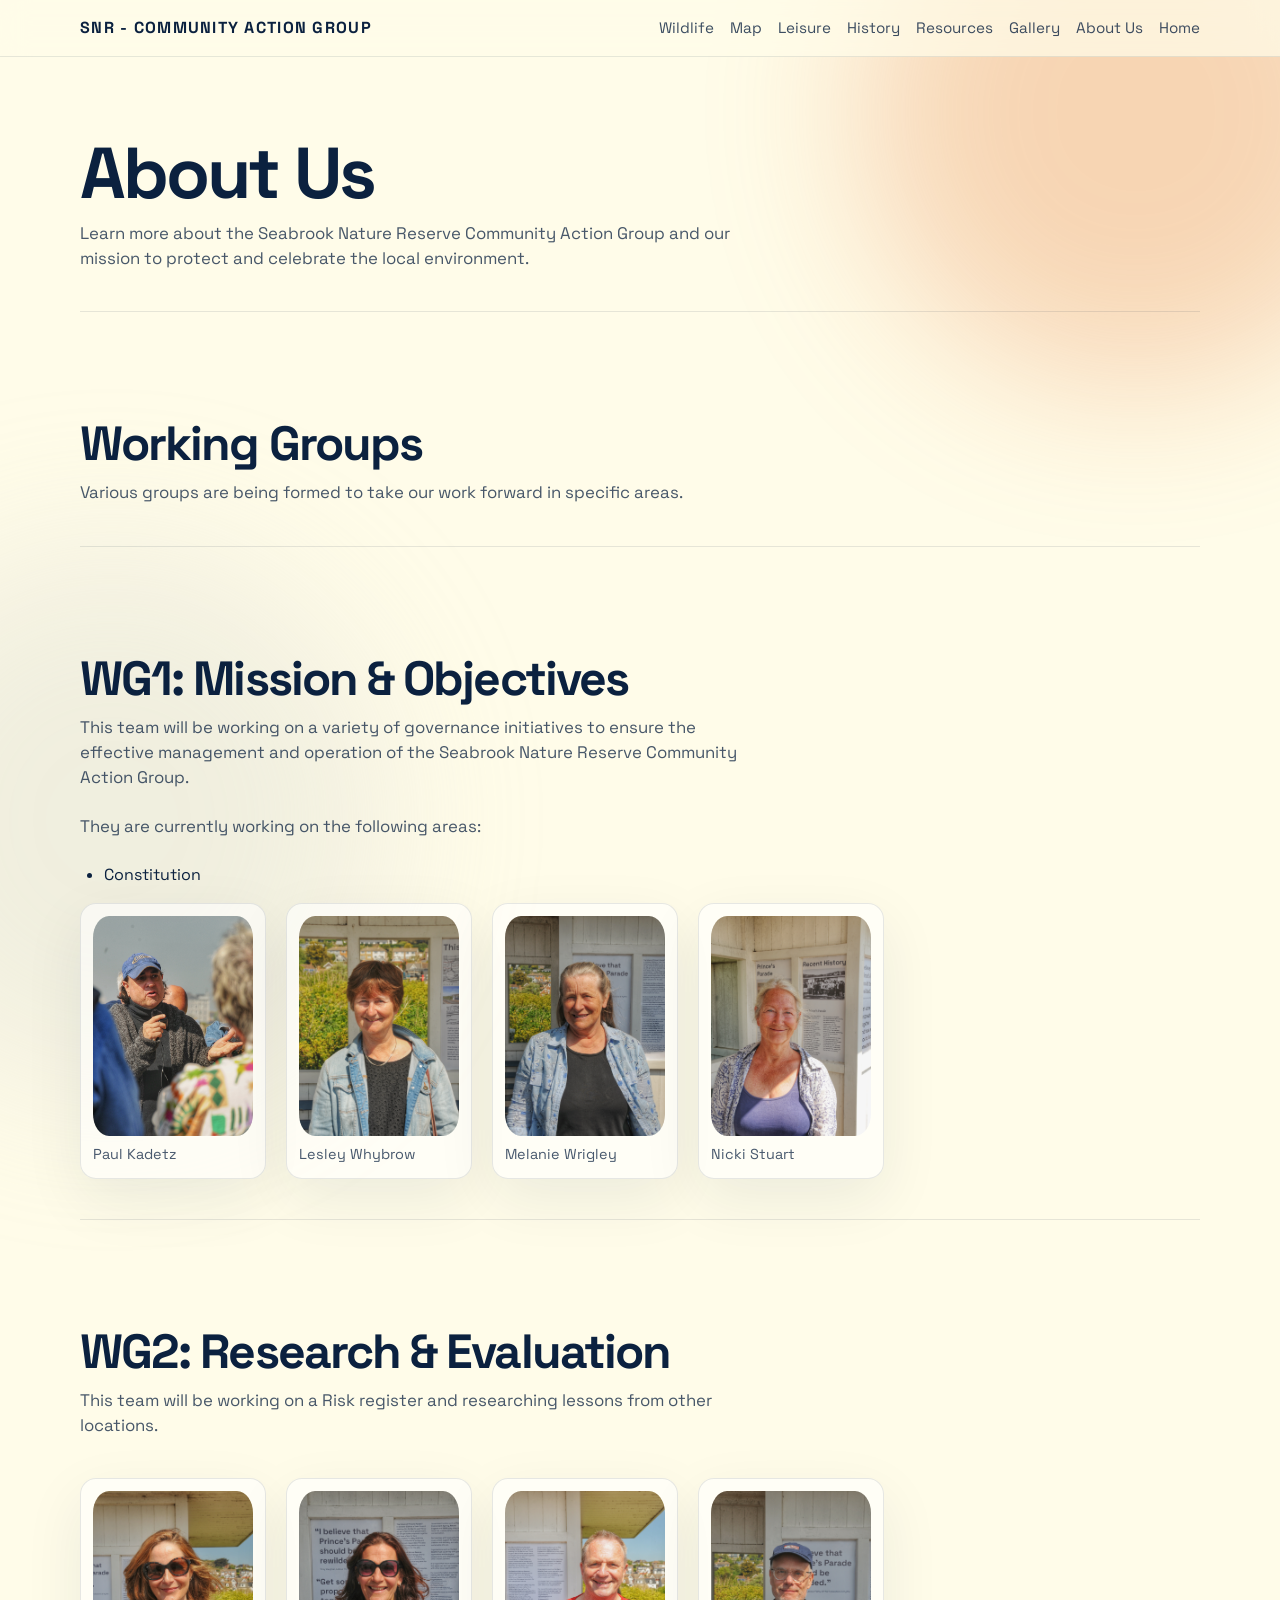
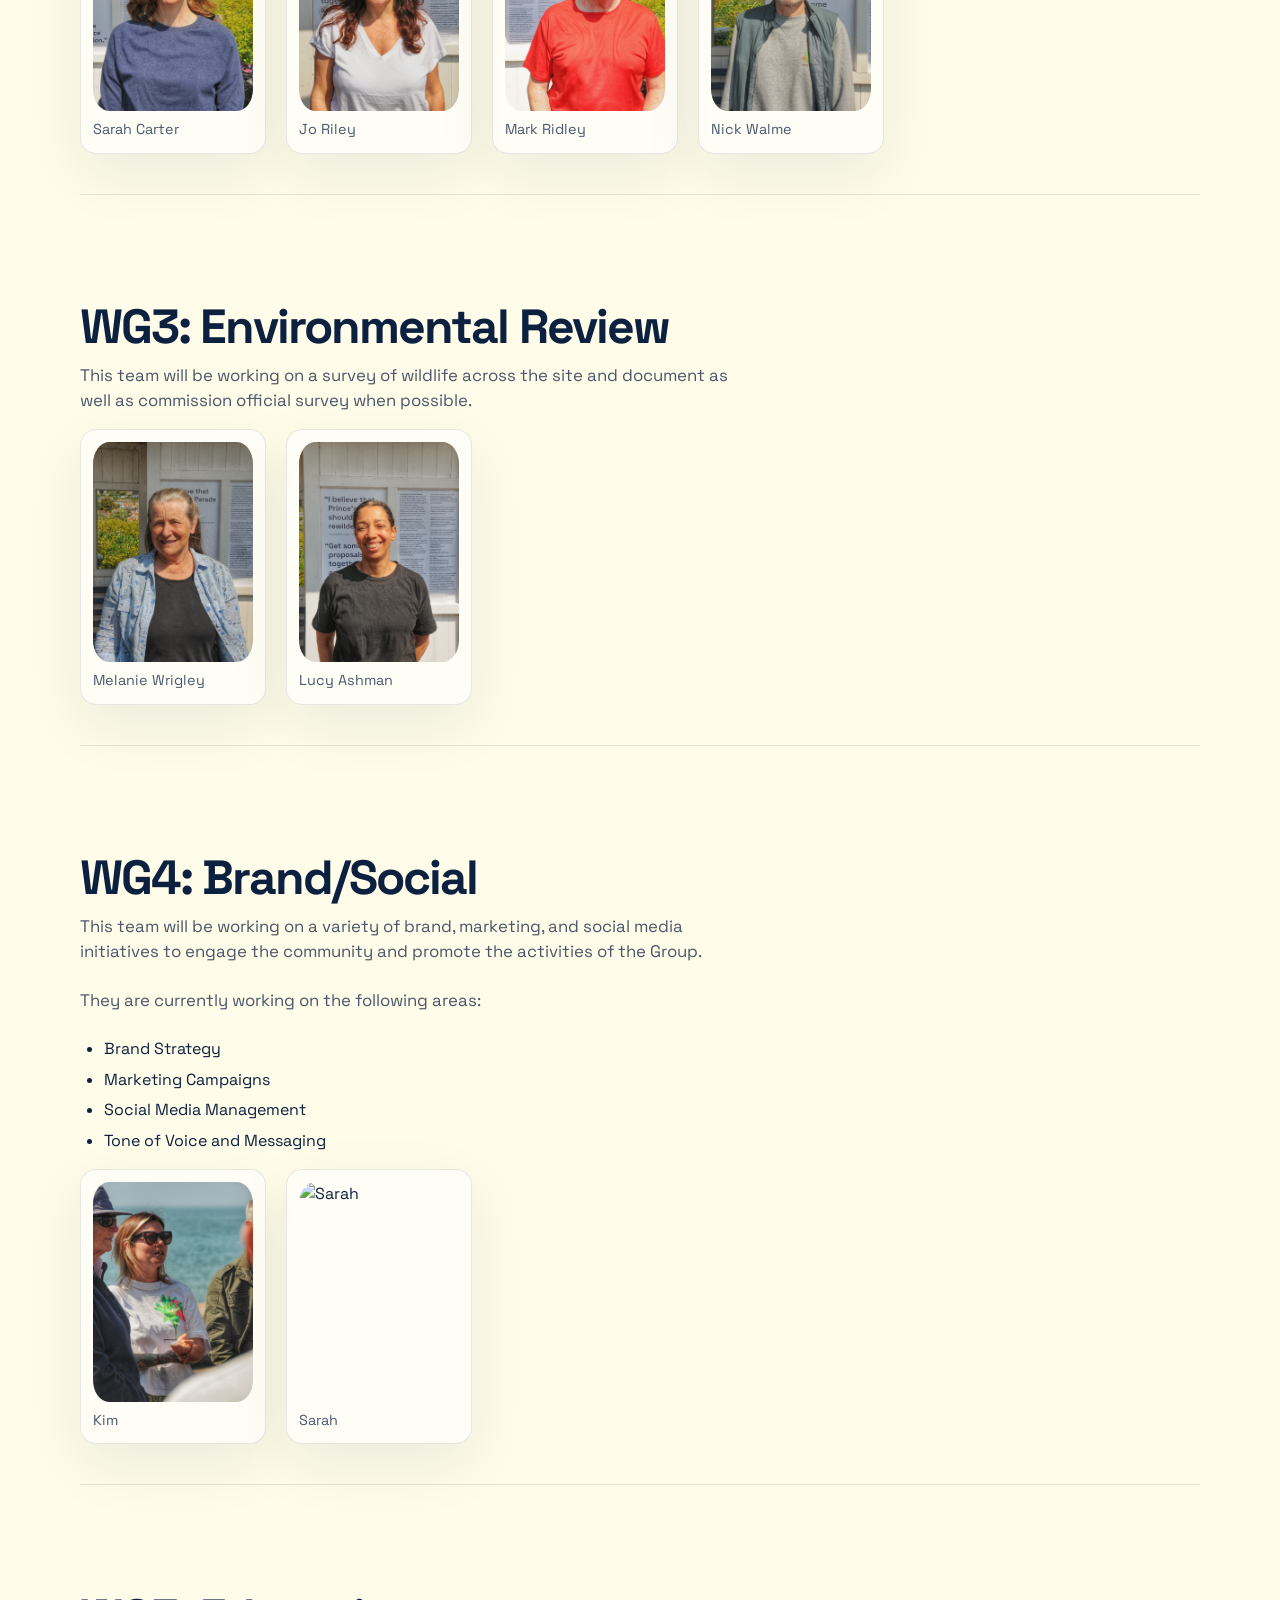
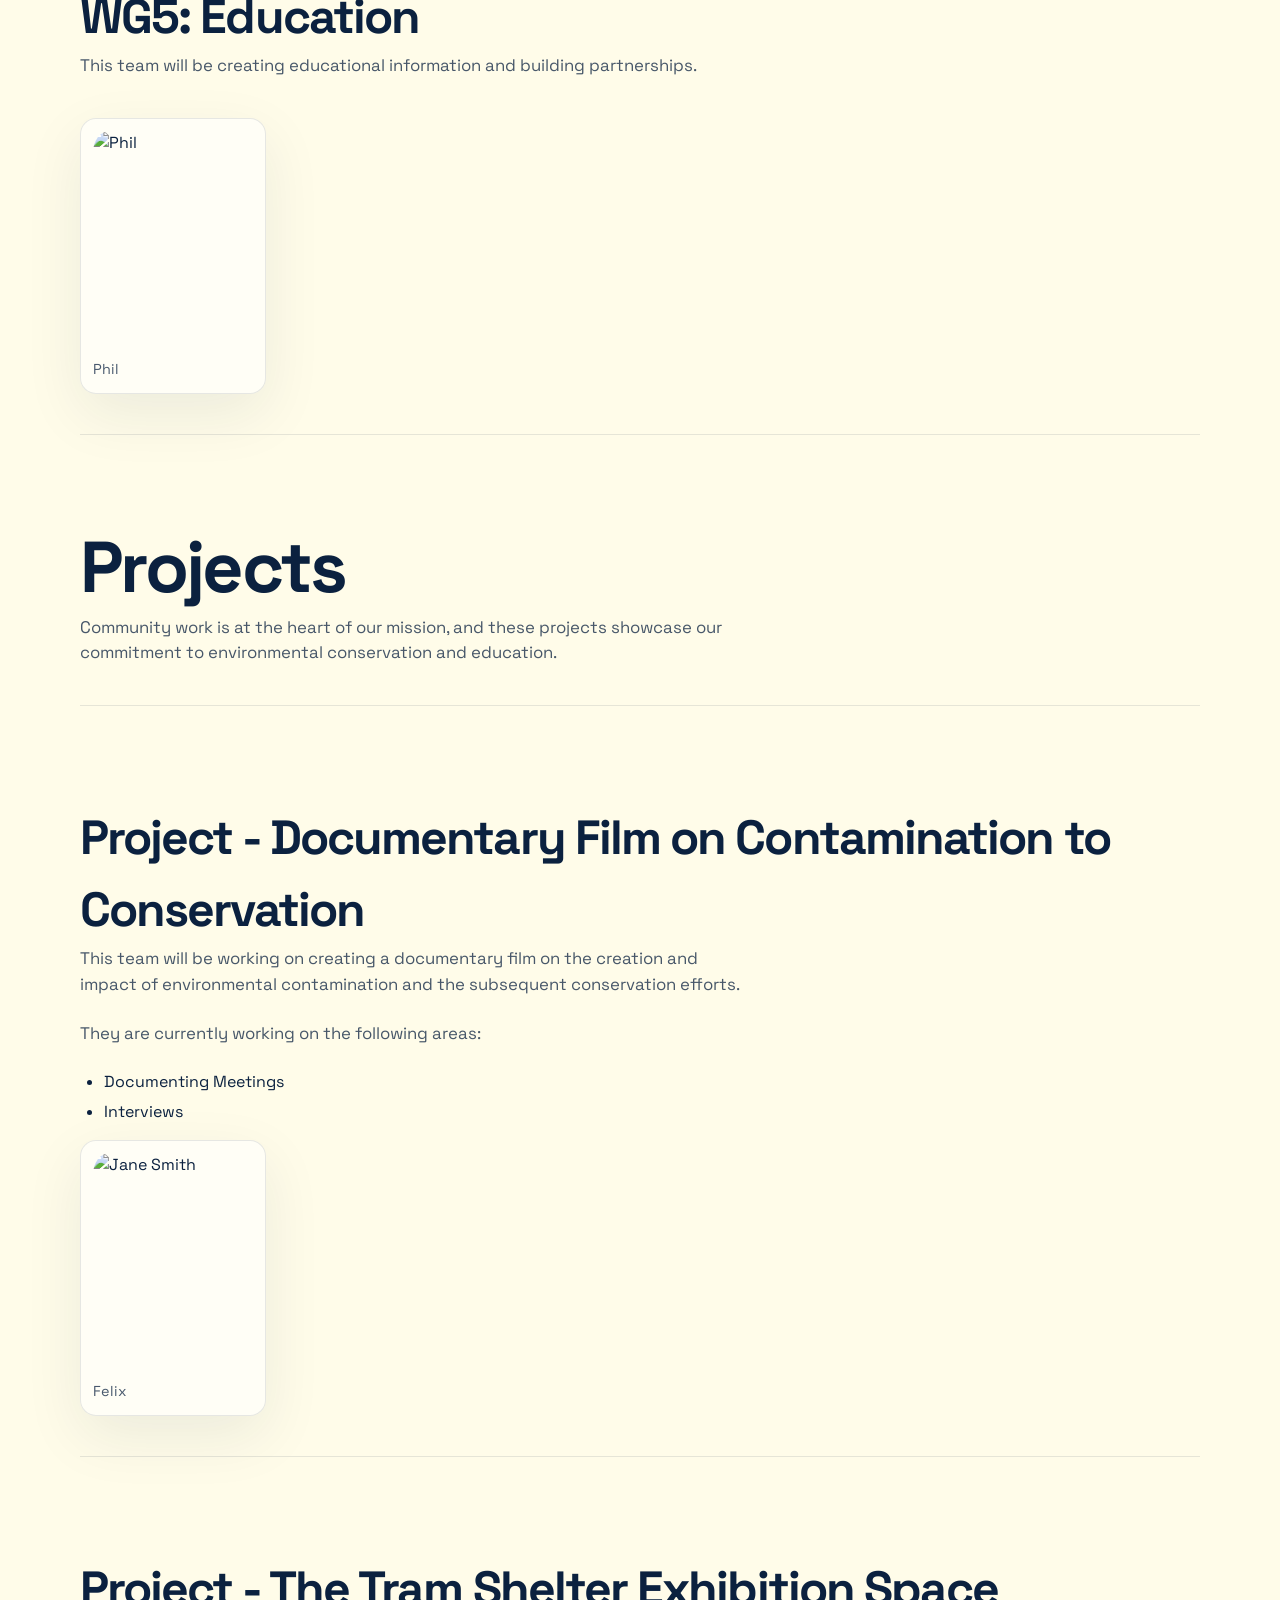
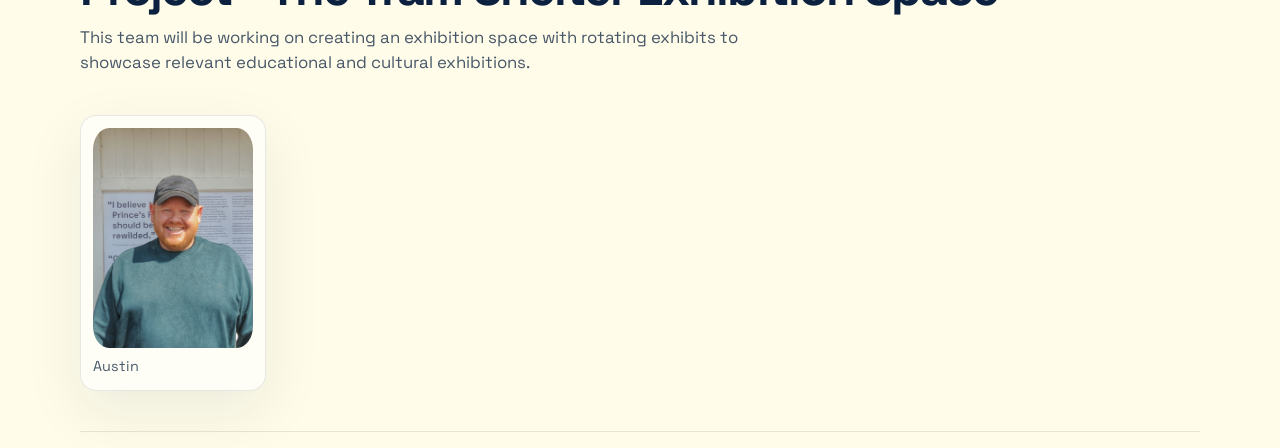
==== about-us.html @ c8014100 "MayUpdate" ====
<!DOCTYPE html>
<html lang="en">
<head>
  <meta charset="UTF-8" />
  <meta name="viewport" content="width=device-width, initial-scale=1.0" />
  <title>Seabrook Nature Reserve - Community Action Group</title>

  <meta name="description" content="Seabrook Nature Reserve Community Action Group is bringing people together to protect, restore and celebrate the wildlife, history and coastal landscape of Seabrook, Princes Parade and the Royal Military Canal." />
  <meta name="keywords" content="Seabrook Nature Reserve, Seabrook, Princes Parade, Royal Military Canal, community action group, local wildlife, conservation, Hythe, Kent, coastal habitat, nature reserve" />
  <meta name="author" content="Seabrook Nature Reserve Community Action Group" />
  <meta name="robots" content="index, follow" />
  <meta name="theme-color" content="#fffce9" />

  <link rel="stylesheet" href="style.css" />
  <link
    rel="stylesheet"
    href="https://unpkg.com/leaflet@1.9.4/dist/leaflet.css"
    integrity="sha256-p4NxAoJBhIIN+hmNHrzRCf9tD/miZyoHS5obTRR9BMY="
    crossorigin=""
  />
  <link rel="canonical" href="https://seabrooknaturereserve.co.uk" />

  <meta property="og:type" content="website" />
  <meta property="og:title" content="Seabrook Nature Reserve Community Action Group" />
  <meta property="og:description" content="A community group forming to protect and support the future of Seabrook Nature Reserve, its wildlife, history and coastal landscape." />
  <meta property="og:url" content="https://seabrooknaturereserve.co.uk/" />
  <meta property="og:site_name" content="Seabrook Nature Reserve Community Action Group" />
  <meta property="og:image:alt" content="Seabrook coastline, Royal Military Canal and nature reserve landscape" />
  <meta property="og:locale" content="en_GB" />

  <meta name="twitter:card" content="summary_large_image" />
  <meta name="twitter:title" content="Seabrook Nature Reserve Community Action Group" />
  <meta name="twitter:description" content="Helping protect the wildlife, history and coastal landscape of Seabrook, Princes Parade and the Royal Military Canal." />

  <link rel="preconnect" href="https://fonts.googleapis.com">
  <link rel="preconnect" href="https://fonts.gstatic.com" crossorigin>
  <link href="https://fonts.googleapis.com/css2?family=Space+Grotesk:wght@400;500;700&display=swap" rel="stylesheet">


    <script type="text/javascript" src="https://cdn.jsdelivr.net/npm/jquery@3.3.1/dist/jquery.min.js"></script>





</head>
<body>
  <header class="nav">
    <div class="wrap nav-inner">
      <div class="brand">SNR - Community Action Group</div>

      <button class="menu-toggle" aria-expanded="false" aria-controls="site-menu" aria-label="Toggle menu">
        Menu
      </button>

      <nav class="nav-links" id="site-menu">
        <div class="nav-item">
          <button class="dropdown-toggle" aria-expanded="false">
            Wildlife
          </button>
          <div class="dropdown">
            <a href="wildlife.html#amphibians">Amphibians</a>
            <a href="wildlife.html#bats">Bats</a>
            <a href="wildlife.html#birds">Birds</a>
            <a href="wildlife.html#invertebrates">Invertebrates</a>
            <a href="wildlife.html#mammals">Mammals</a>
            <a href="wildlife.html#plants">Plants</a>
            <a href="wildlife.html#reptiles">Reptiles</a>
          </div>
        </div>
        <a href="map.html">Map</a>
        <a href="leisure.html">Leisure</a>
        <a href="history.html">History</a>
        <a href="resources.html">Resources</a>
        <a href="gallery.html">Gallery</a>
        <a href="about-us.html">About Us</a>
        <a href="index.html">Home</a>
      </nav>
    </div>
  </header>

  <main>


<section class="page-title wrap" id="about-us-title">
  <div class="reveal visible">
    <h1>About Us</h1>
    <p>Learn more about the Seabrook Nature Reserve Community Action Group and our mission to protect and celebrate the local environment.</p>
  </div>
</section>


<section class="page-title wrap" id="about-us-title">
  <div class="reveal visible">
    <h2>Working Groups</h2>
    <p>Various groups are being formed to take our work forward in specific areas.</p>
  </div>
</section>

<section class="page-title wrap" id="about-us-title">
  <div class="reveal visible">
    <h2>WG1: Mission & Objectives</h2>
    <p>This team will be working on a variety of governance initiatives to ensure the effective management and operation of the Seabrook Nature Reserve Community Action Group.</p>
    </br>
    <p>They are currently working on the following areas:</p>
    </br>
    <ul>
      <li>Constitution</li>
    </ul>

      <div class="members">
    <div class="member">
      <img src="images/paul.JPG" alt="Paul Kadetz">
      <p>Paul Kadetz</p>
    </div>

    <div class="member">
      <img src="images/lesleywhybrow.JPG" alt="Lesley Whybrow">
      <p>Lesley Whybrow</p>
    </div>

    <div class="member">
      <img src="images/melaniewrigley.JPG" alt="Melanie Wrigley">
      <p>Melanie Wrigley</p>
    </div>

    <div class="member">
      <img src="images/nickisturt.JPG" alt="Nicki Stuart">
      <p>Nicki Stuart</p>
    </div>

  </div>
</section>

<section class="page-title wrap" id="about-us-title">
  <div class="reveal visible">
    <h2>WG2: Research & Evaluation</h2>
    <p>This team will be working on a Risk register and researching lessons from other locations.</p>
    </br>
          <div class="members">
    <div class="member">
      <img src="images/sarahcarter.JPG" alt="Sarah Carter">
      <p>Sarah Carter</p>
    </div>

    <div class="member">
      <img src="images/joriley.JPG" alt="Jo Riley">
      <p>Jo Riley</p>
    </div>

    <div class="member">
      <img src="images/markridley.JPG" alt="Mark Ridley">
      <p>Mark Ridley</p>
    </div>

    <div class="member">
      <img src="images/nickwalm.JPG" alt="Nick Walmer">
      <p>Nick Walme</p>
    </div>

  </div>
</section>

<section class="page-title wrap" id="about-us-title">
  <div class="reveal visible">
    <h2>WG3: Environmental Review</h2>
    <p>This team will be working on a survey of wildlife across the site and document as well as commission official survey when possible.
</p>

      <div class="members">
    <div class="member">
      <img src="images/melaniewrigley.JPG" alt="Melanie Wrigley">
      <p>Melanie Wrigley</p>
    </div>

    <div class="member">
      <img src="images/lucyashman.JPG" alt="Lucy Ashman">
      <p>Lucy Ashman</p>
    </div>


  </div>
</section>

<section class="page-title wrap" id="about-us-title">
  <div class="reveal visible">
    <h2>WG4: Brand/Social</h2>
    <p>This team will be working on a variety of brand, marketing, and social media initiatives to engage the community and promote the activities of the Group.</p>
            </br>
    <p>They are currently working on the following areas:</p>
    </br>
    <ul>
      <li>Brand Strategy</li>
      <li>Marketing Campaigns</li>
      <li>Social Media Management</li>
      <li>Tone of Voice and Messaging</li>
    </ul>
      <div class="members">
    <div class="member">
      <img src="images/kim.JPG" alt="Kim">
      <p>Kim</p>
    </div>

    <div class="member">
      <img src="https://placehold.co/100x130" alt="Sarah">
      <p>Sarah</p>
    </div>

  </div>
</section>


<section class="page-title wrap" id="about-us-title">
  <div class="reveal visible">
    <h2>WG5: Education</h2>
    <p>This team will be creating educational information and building partnerships.</p>
            </br>
      <div class="members">
    <div class="member">
      <img src="https://placehold.co/100x130" alt="Phil">
      <p>Phil</p>
    </div>

  </div>
</section>


<section class="page-title wrap" id="about-us-title">
  <div class="reveal visible">
    <h1>Projects</h1>
    <p>Community work is at the heart of our mission, and these projects showcase our commitment to environmental conservation and education.</p>
    </div>
  </div>
</section>


<section class="page-title wrap" id="about-us-title">
  <div class="reveal visible">
    <h2>Project - Documentary Film on Contamination to Conservation</h2>
    <p>This team will be working on creating a documentary film on the creation and impact of environmental contamination and the subsequent conservation efforts.</p>
            </br>
    <p>They are currently working on the following areas:</p>
    </br>
    <ul>
      <li>Documenting Meetings</li>
      <li>Interviews</li>
    </ul>
      <div class="members">
    <div class="member">
      <img src="https://placehold.co/100x130" alt="Jane Smith">
      <p>Felix</p>
    </div>

    </div>
  </div>
</section>


<section class="page-title wrap" id="about-us-title">
  <div class="reveal visible">
    <h2>Project - The Tram Shelter Exhibition Space</h2>
    <p>This team will be working on creating an exhibition space with rotating exhibits to showcase relevant educational and cultural exhibitions.</p>
        </br>
      <div class="members">
    <div class="member">
      <img src="images/austin.JPG" alt="Austin">
      <p>Austin</p>
    </div>

    </div>
  </div>
</section>

    </div>
      </div>


    </section>
  </main>


<script>



  const observer = new IntersectionObserver((entries) => {
    entries.forEach((entry) => {
      if (entry.isIntersecting) {
        entry.target.classList.add('visible');
      }
    });
  }, { threshold: 0.12 });

  document.querySelectorAll('.reveal').forEach((element, index) => {
    if (index !== 0) observer.observe(element);
  });

  const menuToggle = document.querySelector('.menu-toggle');
  const navLinks = document.querySelector('.nav-links');
  const dropdownToggle = document.querySelector('.dropdown-toggle');
  const navItem = document.querySelector('.nav-item');

  if (menuToggle && navLinks) {
    menuToggle.addEventListener('click', () => {
      const isOpen = navLinks.classList.toggle('open');
      menuToggle.setAttribute('aria-expanded', isOpen);
    });
  }

  if (dropdownToggle && navItem) {
    dropdownToggle.addEventListener('click', () => {
      const isOpen = navItem.classList.toggle('open');
      dropdownToggle.setAttribute('aria-expanded', isOpen);
    });
  }

  document.addEventListener('click', (event) => {
    if (navItem && !navItem.contains(event.target)) {
      navItem.classList.remove('open');
      if (dropdownToggle) dropdownToggle.setAttribute('aria-expanded', 'false');
    }
  });

</script>
 
  <!-- hello verifier :-) -->
</body>
</html>
---- style.css ----
:root {
      --bg: #fffce9;
      --text: #0b213f;
      --muted: #d5d6cd;
      --accent: #e88d52;
      --card: rgba(255, 255, 255, 0.58);
      --border: rgba(11, 33, 63, 0.1);
      --shadow: 0 20px 60px rgba(11, 33, 63, 0.08);
      --radius: 24px;
      --max-width: 1120px;
    }

    * {
      box-sizing: border-box;
      margin: 0;
      padding: 0;
    }

    html {
      scroll-behavior: smooth;
    }

    body {
      font-family: 'Space Grotesk', sans-serif;
      background: var(--bg);
      color: var(--text);
      line-height: 1.5;
      -webkit-font-smoothing: antialiased;
      overflow-x: hidden;
    }

    body::before,
    body::after {
      content: "";
      position: fixed;
      inset: auto;
      width: 34rem;
      height: 34rem;
      border-radius: 50%;
      filter: blur(80px);
      z-index: -1;
      opacity: 0.35;
      pointer-events: none;
    }

    body::before {
      top: -10rem;
      right: -8rem;
      background: var(--accent);
    }

    body::after {
      bottom: -12rem;
      left: -10rem;
      background: var(--muted);
    }

    .wrap {
      width: min(calc(100% - 2rem), var(--max-width));
      margin: 0 auto;
    }

    .nav {
      position: sticky;
      top: 0;
      z-index: 20;
      backdrop-filter: blur(14px);
      background: rgba(255, 252, 233, 0.72);
      border-bottom: 1px solid var(--border);
    }

    .nav-inner {
      display: flex;
      align-items: center;
      justify-content: space-between;
      padding: 1rem 0;
    }

    .brand {
      font-size: 1rem;
      font-weight: 700;
      letter-spacing: 0.08em;
      text-transform: uppercase;
    }

    .nav-links {
      display: flex;
      gap: 1rem;
      align-items: center;
    }

    .nav-links a {
      text-decoration: none;
      color: var(--text);
      font-size: 0.95rem;
      opacity: 0.8;
      transition: opacity 0.2s ease;
    }

    .nav-links a:hover {
      opacity: 1;
    }

    .button {
      display: inline-flex;
      align-items: center;
      justify-content: center;
      gap: 0.5rem;
      padding: 0.95rem 1.25rem;
      border-radius: 999px;
      border: 1px solid transparent;
      text-decoration: none;
      font-weight: 500;
      transition: transform 0.2s ease, box-shadow 0.2s ease, background 0.2s ease;
      cursor: pointer;
    }

    .button:hover {
      transform: translateY(-1px);
    }

    .button-primary {
      background: var(--accent);
      color: #fff;
      box-shadow: 0 12px 30px rgba(232, 141, 82, 0.25);
    }

    .button-secondary {
      background: rgba(213, 214, 205, 0.4);
      color: var(--text);
      border-color: var(--border);
    }

    .hero {
      min-height: calc(100vh - 76px);
      display: grid;
      align-items: center;
      padding: 4rem 0 5rem;
    }

    .hero-grid {
      display: grid;
      grid-template-columns: 1.15fr 0.85fr;
      gap: 2rem;
      align-items: center;
    }

    .eyebrow {
      display: inline-flex;
      align-items: center;
      gap: 0.5rem;
      padding: 0.45rem 0.8rem;
      background: rgba(213, 214, 205, 0.45);
      border: 1px solid var(--border);
      border-radius: 999px;
      font-size: 0.85rem;
      margin-bottom: 1rem;
    }

    .dot {
      width: 0.55rem;
      height: 0.55rem;
      border-radius: 50%;
      background: var(--accent);
      display: inline-block;
    }

    h1 {
      font-size: clamp(2.8rem, 7vw, 5.6rem);
      line-height: 0.95;
      letter-spacing: -0.05em;
      margin-bottom: 1rem;
      max-width: 9ch;
    }

    .hero p {
      font-size: 1.08rem;
      max-width: 54ch;
      opacity: 0.82;
      margin-bottom: 1.8rem;
    }

    .hero-actions {
      display: flex;
      gap: 0.9rem;
      flex-wrap: wrap;
    }

    .panel {
      background: var(--card);
      border: 1px solid var(--border);
      border-radius: var(--radius);
      padding: 1.5rem;
      box-shadow: var(--shadow);
      backdrop-filter: blur(10px);
    }

    .hero-card {
      padding: 1.75rem;
      display: grid;
      gap: 1rem;
    }

    .stat {
      display: flex;
      justify-content: space-between;
      align-items: end;
      padding: 1rem 0;
      border-bottom: 1px solid var(--border);
    }

    .stat:last-child {
      border-bottom: none;
      padding-bottom: 0;
    }

    .stat small {
      display: block;
      opacity: 0.6;
      margin-bottom: 0.2rem;
    }

    .stat strong {
      font-size: 1.6rem;
      letter-spacing: -0.04em;
    }

    .section {
      padding: 1.5rem 0 5rem;
    }

    .section-header {
      display: flex;
      align-items: end;
      justify-content: space-between;
      gap: 1rem;
      margin-bottom: 1.5rem;
    }

    h2 {
      font-size: clamp(1.8rem, 4vw, 3rem);
      letter-spacing: -0.04em;
    }

    .section-header p {
      max-width: 48ch;
      opacity: 0.72;
    }

    .cards {
      display: grid;
      grid-template-columns: repeat(3, minmax(0, 1fr));
      gap: 1rem;
    }

    .card {
      padding: 1.5rem;
      min-height: 220px;
      display: flex;
      flex-direction: column;
      justify-content: space-between;
    }

    .card-badge {
      width: fit-content;
      padding: 0.35rem 0.65rem;
      border-radius: 999px;
      background: rgba(232, 141, 82, 0.12);
      color: var(--accent);
      font-size: 0.82rem;
      font-weight: 500;
      margin-bottom: 1rem;
    }

    .card h3 {
      font-size: 1.2rem;
      margin-bottom: 0.65rem;
      letter-spacing: -0.03em;
    }

    .card p {
      opacity: 0.74;
    }

    .cta {
      padding-bottom: 6rem;
    }

    .cta-box {
      display: grid;
      grid-template-columns: 1fr auto;
      gap: 1rem;
      align-items: center;
      padding: 1.5rem;
    }

    .reveal {
      opacity: 0;
      transform: translateY(18px);
      transition: opacity 0.7s ease, transform 0.7s ease;
    }

    .reveal.visible {
      opacity: 1;
      transform: translateY(0);
    }

    @media (max-width: 900px) {
      .hero-grid,
      .cards,
      .cta-box {
        grid-template-columns: 1fr;
      }

      .nav-links {
        display: none;
      }

      .hero {
        min-height: auto;
        padding-top: 3rem;
      }
    }

    @media (max-width: 640px) {
      .wrap {
        width: min(calc(100% - 1.25rem), var(--max-width));
      }

      .section-header {
        align-items: start;
        flex-direction: column;
      }

      .hero-actions {
        flex-direction: column;
        align-items: stretch;
      }

      .button {
        width: 100%;
      }

    }
    
      .animals {
        max-width: 100%;
        margin-top: 1rem;
      }

.form-container {
  margin-top: 2rem;
  max-width: 200px;
}


.qr-code {
  float: right;
  width: 160px;
  height: 160px;
  margin-top: 1rem;
  margin-left: 1rem;
  object-fit: contain;
  background: white;
  padding: 10px;
  border-radius: 12px;
  border: 1px solid var(--border);
}
a {
  overflow-wrap: anywhere;
  word-break: break-word;}

.menu-toggle {
  display: none;
  font: inherit;
  background: transparent;
  border: 1px solid var(--border);
  color: var(--text);
  padding: 0.7rem 1rem;
  border-radius: 999px;
  cursor: pointer;
}


.dropdown-toggle {
  font: inherit;
  background: transparent;
  border: 0;
  color: var(--text);
  font-size: 0.95rem;
  opacity: 0.8;
  cursor: pointer;
  padding: 0;
}

.dropdown-toggle:hover {
  opacity: 1;
}

.nav-item {
  position: relative;
  padding-bottom: 0.75rem;
  margin-bottom: -0.75rem;
}

.dropdown {
  position: absolute;
  top: 100%;
  left: 0;
  min-width: 220px;
  display: none;
  flex-direction: column;
  gap: 0.25rem;
  padding: 0.75rem;
  background: rgba(255, 252, 233, 0.96);
  border: 1px solid var(--border);
  border-radius: 18px;
  box-shadow: var(--shadow);
  backdrop-filter: blur(10px);
}

.dropdown a {
  display: block;
  padding: 0.55rem 0.7rem;
  border-radius: 12px;
}

.dropdown a:hover {
  background: rgba(232, 141, 82, 0.08);
}

.nav-item:hover .dropdown,
.nav-item:focus-within .dropdown,
.nav-item.open .dropdown {
  display: flex;
}

@media (max-width: 900px) {
  .menu-toggle {
    display: inline-flex;
    align-items: center;
    justify-content: center;
  }

  .nav-links {
    display: none;
    position: absolute;
    top: 100%;
    left: 1rem;
    right: 1rem;
    margin-top: 0.75rem;
    padding: 1rem;
    background: rgba(255, 252, 233, 0.96);
    border: 1px solid var(--border);
    border-radius: 24px;
    box-shadow: var(--shadow);
    backdrop-filter: blur(14px);
    flex-direction: column;
    align-items: stretch;
    gap: 0.75rem;
  }

  .nav-links.open {
    display: flex;
  }

  .nav-item {
    width: 100%;
  }

  .dropdown-toggle {
    width: 100%;
    text-align: left;
    padding: 0.25rem 0;
  }

  .dropdown {
    position: static;
    display: none;
    min-width: 0;
    margin-top: 0.5rem;
    padding: 0.5rem 0 0 0.75rem;
    background: transparent;
    border: 0;
    box-shadow: none;
    backdrop-filter: none;
  }

  .nav-item.open .dropdown {
    display: flex;
  }
}


.page-title {
  padding: 5rem 0 2.5rem;
  border-bottom: 1px solid var(--border);
  margin-bottom: 1rem;
}

.page-title h1 {
  font-size: clamp(2.4rem, 6vw, 4.5rem);
  line-height: 1;
  letter-spacing: -0.04em;
  margin-bottom: 0.75rem;
}

.page-title p {
  max-width: 60ch;
  font-size: 1.05rem;
  opacity: 0.75;
}


.card {
  display: flex;
  flex-direction: column;
  justify-content: space-between;
}

.card .button {
  margin-top: 1rem;
}



.map-panel {
  padding: 1rem;
  overflow: hidden;
}

#reserve-map {
  width: 100%;
  height: 560px;
  border-radius: calc(var(--radius) - 8px);
  border: 1px solid var(--border);
  overflow: hidden;
  box-shadow: inset 0 0 0 1px rgba(255,255,255,0.18);
}

/* Leaflet overall look */
.leaflet-container {
  font-family: 'Space Grotesk', sans-serif;
  background: #dfe8dc;
}

.leaflet-control-zoom a {
  background: rgba(255, 252, 233, 0.92);
  color: var(--text);
  border-bottom: 1px solid var(--border);
}

.leaflet-control-zoom a:hover {
  background: rgba(232, 141, 82, 0.12);
  color: var(--text);
}

.leaflet-bar {
  border: 1px solid var(--border);
  box-shadow: var(--shadow);
  border-radius: 16px;
  overflow: hidden;
}

.leaflet-popup-content-wrapper {
  background: rgba(255, 252, 233, 0.96);
  color: var(--text);
  border: 1px solid var(--border);
  border-radius: 18px;
  box-shadow: var(--shadow);
  backdrop-filter: blur(10px);
}

.leaflet-popup-tip {
  background: rgba(255, 252, 233, 0.96);
  border: 1px solid var(--border);
}

.leaflet-popup-content {
  margin: 0;
  min-width: 220px;
}

.map-popup {
  padding: 0.15rem;
}

.map-popup h3 {
  font-size: 1rem;
  margin-bottom: 0.45rem;
  letter-spacing: -0.02em;
}

.map-popup p {
  font-size: 0.95rem;
  opacity: 0.82;
  margin-bottom: 0.75rem;
  line-height: 1.45;
}

.map-popup .popup-tag {
  display: inline-flex;
  align-items: center;
  padding: 0.35rem 0.65rem;
  border-radius: 999px;
  background: rgba(232, 141, 82, 0.12);
  color: var(--accent);
  font-size: 0.8rem;
  font-weight: 500;
}

/* Custom marker */
.map-marker {
  width: 18px;
  height: 18px;
  background: var(--accent);
  border: 3px solid rgba(255, 252, 233, 0.95);
  border-radius: 50%;
  box-shadow: 0 8px 18px rgba(11, 33, 63, 0.22);
  position: relative;
}

.map-marker::after {
  content: "";
  position: absolute;
  left: 50%;
  bottom: -8px;
  width: 10px;
  height: 10px;
  background: var(--accent);
  transform: translateX(-50%) rotate(45deg);
  border-bottom-right-radius: 2px;
  z-index: -1;
}

@media (max-width: 900px) {
  #reserve-map {
    height: 440px;
  }
}

@media (max-width: 640px) {
  #reserve-map {
    height: 360px;
  }
}
#ngy2p,
#ngy2p2,
#ngy2p3,
#ngy2p,
#ngy2p * {
  box-sizing: content-box;
}
#ngy2p a ,
#ngy2p2 a ,
#ngy2p3 a ,
#ngy2p a {
  overflow-wrap: normal;
  word-break: normal;
}

.gallery-panel {
  padding: 1rem;
  overflow: hidden;
}
#ngy2p,
#ngy2p2,
#ngy2p3,
#ngy2p {
  width: 100%;
}
#ngy2p .nGY2GThumbnail,
#ngy2p2 .nGY2GThumbnail,
#ngy2p3 .nGY2GThumbnail,
#ngy2p .nGY2GThumbnail {
  border-radius: calc(var(--radius) - 10px);
  overflow: hidden;
  box-shadow: 0 14px 34px rgba(11, 33, 63, 0.12);
  background: var(--card);
  border: 1px solid var(--border);
    filter: sepia(30%);
    filter: drop-shadow(1px rgb(88, 116, 79));

}
#ngy2p .nGY2GThumbnail:hover,
#ngy2p2 .nGY2GThumbnail:hover,
#ngy2p3 .nGY2GThumbnail:hover,
#ngy2p .nGY2GThumbnail:hover {
  transition: all 0.3s ease;
filter: sepia(0%);
}
#ngy2p  .nGY2GThumbnailImage,
#ngy2p2  .nGY2GThumbnailImage,
#ngy2p3 .nGY2GThumbnailImage,
#ngy2p .nGY2GThumbnailImage {
  border-radius: calc(var(--radius) - 10px);
}
#ngy2p .nGY2GThumbnailLabel,
#ngy2p2 .nGY2GThumbnailLabel,
#ngy2p3 .nGY2GThumbnailLabel,
#ngy2p .nGY2GThumbnailLabel {
  background: linear-gradient(
    to top,
    rgba(11, 33, 63, 0.72),
    rgba(11, 33, 63, 0)
  );
  color: #fff;
  font-family: 'Space Grotesk', sans-serif;
  padding: 1rem;
}
#ngy2p .nGY2GThumbnailTitle ,
#ngy2p2 .nGY2GThumbnailTitle ,
#ngy2p3 .nGY2GThumbnailTitle ,
#ngy2p .nGY2GThumbnailTitle {
  font-weight: 700;
  letter-spacing: -0.02em;
}
#ngy2p .nGY2GThumbnailDescription,
#ngy2p2 .nGY2GThumbnailDescription,
#ngy2p3 .nGY2GThumbnailDescription,
#ngy2p .nGY2GThumbnailDescription {
  opacity: 0.85;
}


ul,
ol {
  padding-left: 1.5rem; /* controls indentation */
  margin-bottom: 1rem;  /* optional spacing */
}

li {
  margin-bottom: 0.4rem; /* optional spacing between items */
}

.members {
  display: grid;
  grid-template-columns: repeat(auto-fit, minmax(120px, max-content));
  gap: 1.25rem;
  margin-top: 1rem;
}

.member {
  padding: 0.75rem;
  border-radius: 16px;
  background: var(--card);
  border: 1px solid var(--border);
  box-shadow: var(--shadow);
}

.member img {
  width: 160px;
  height: 220px;
  object-fit: cover;
  border-radius: 10%;
  display: block;
  margin: 0 auto 0.5rem;
}

.member p {
  font-size: 0.9rem;
}
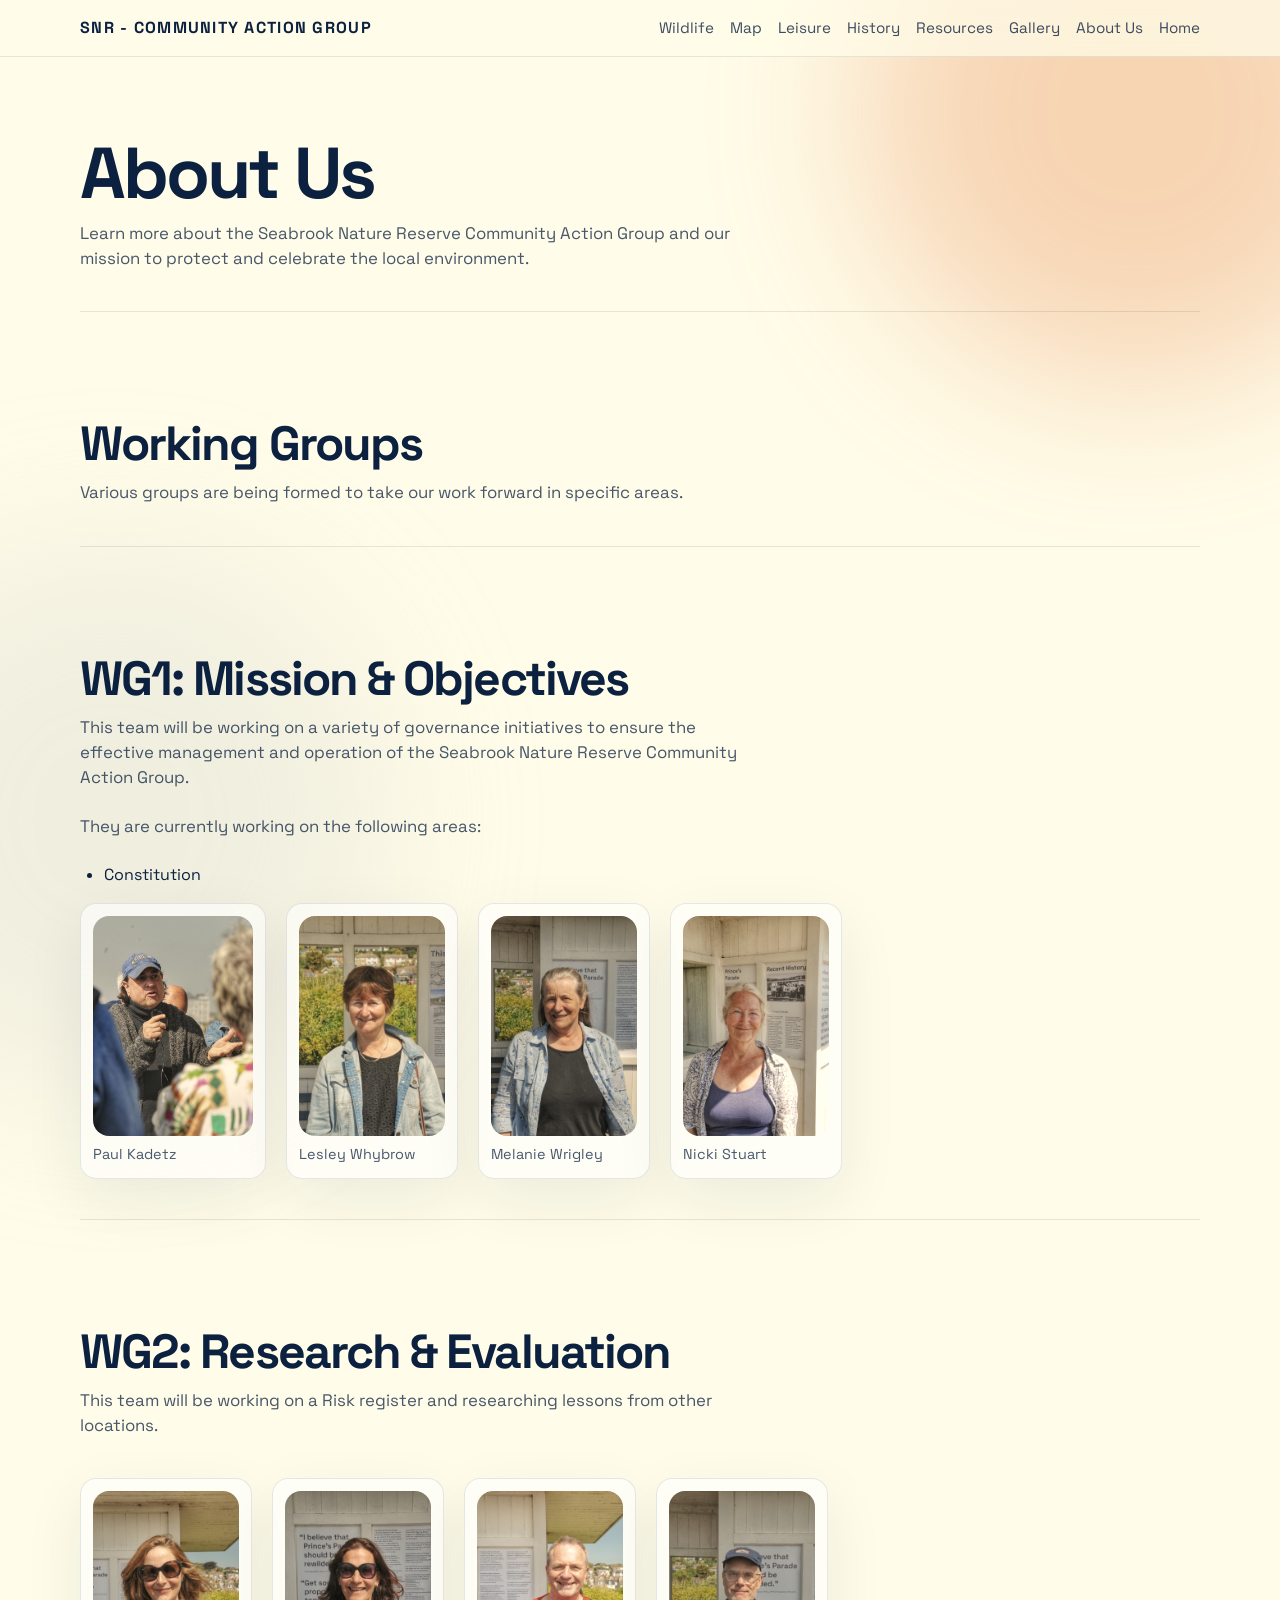
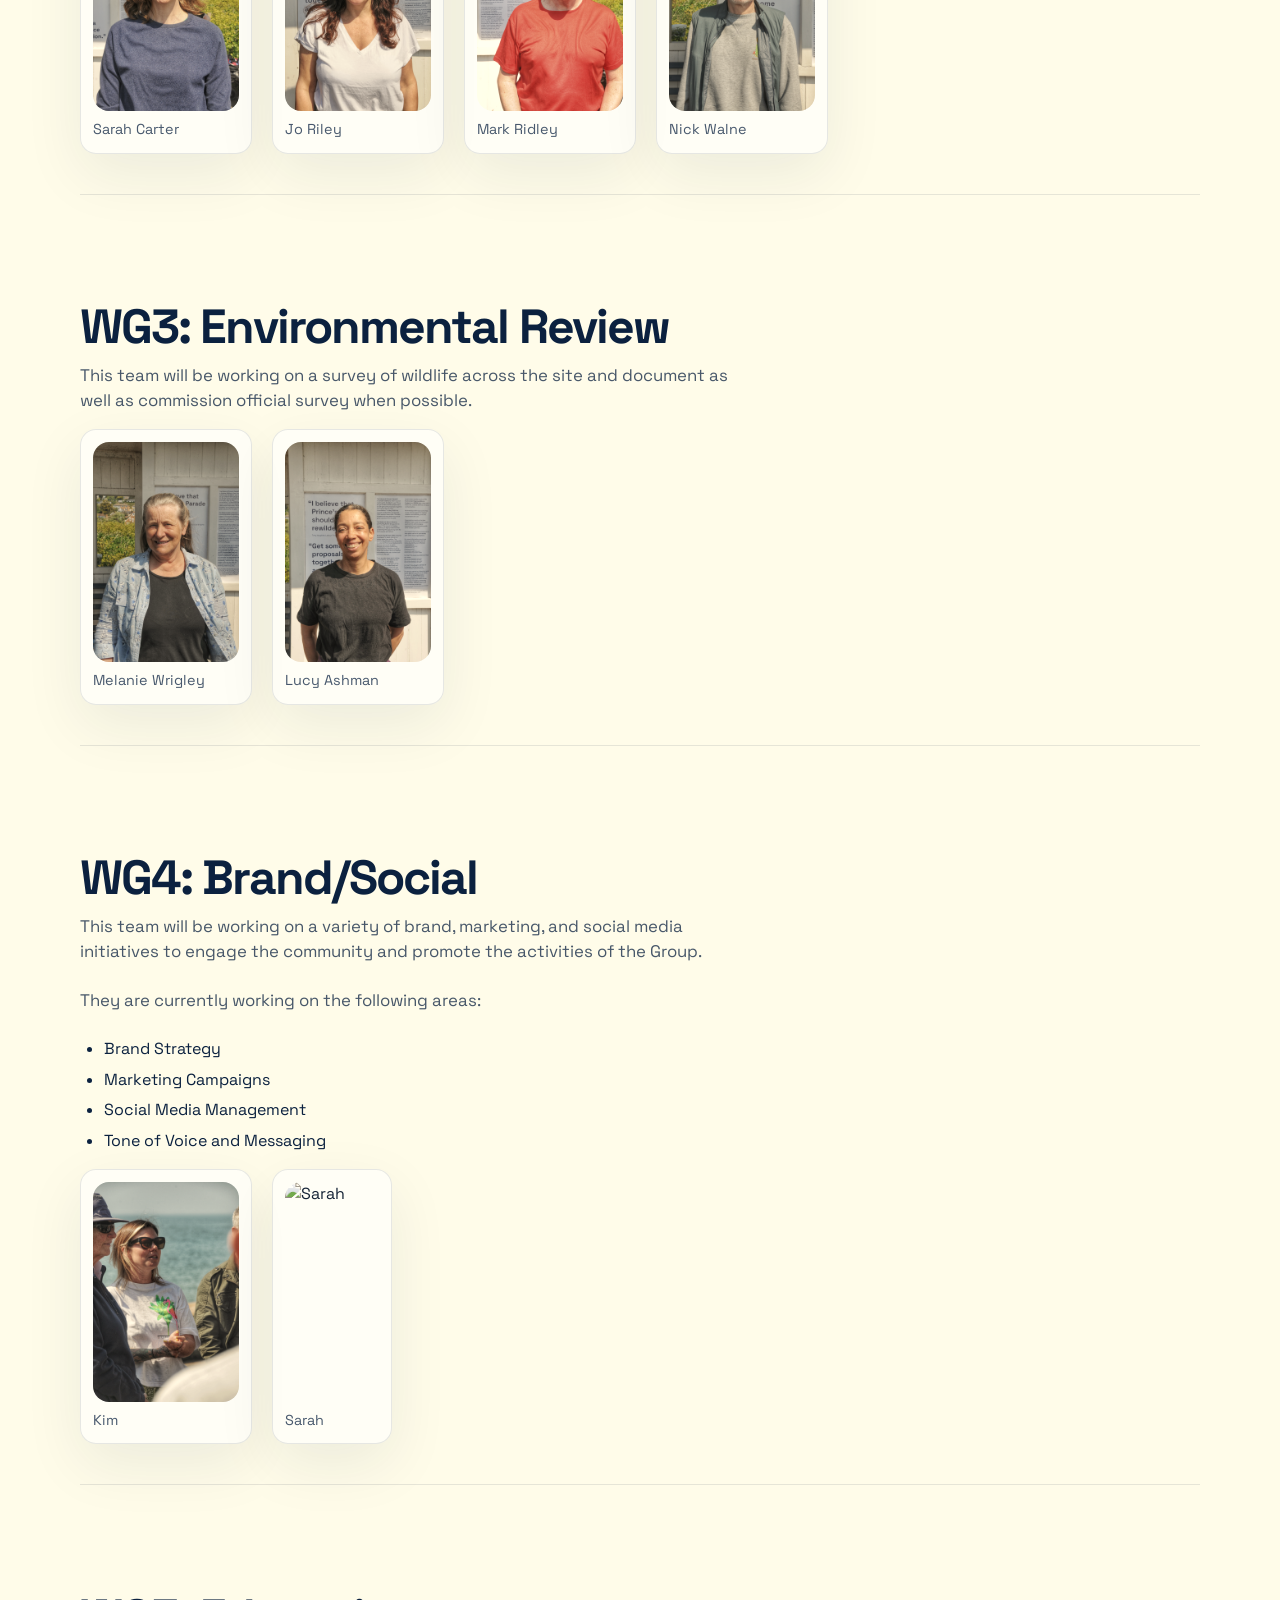
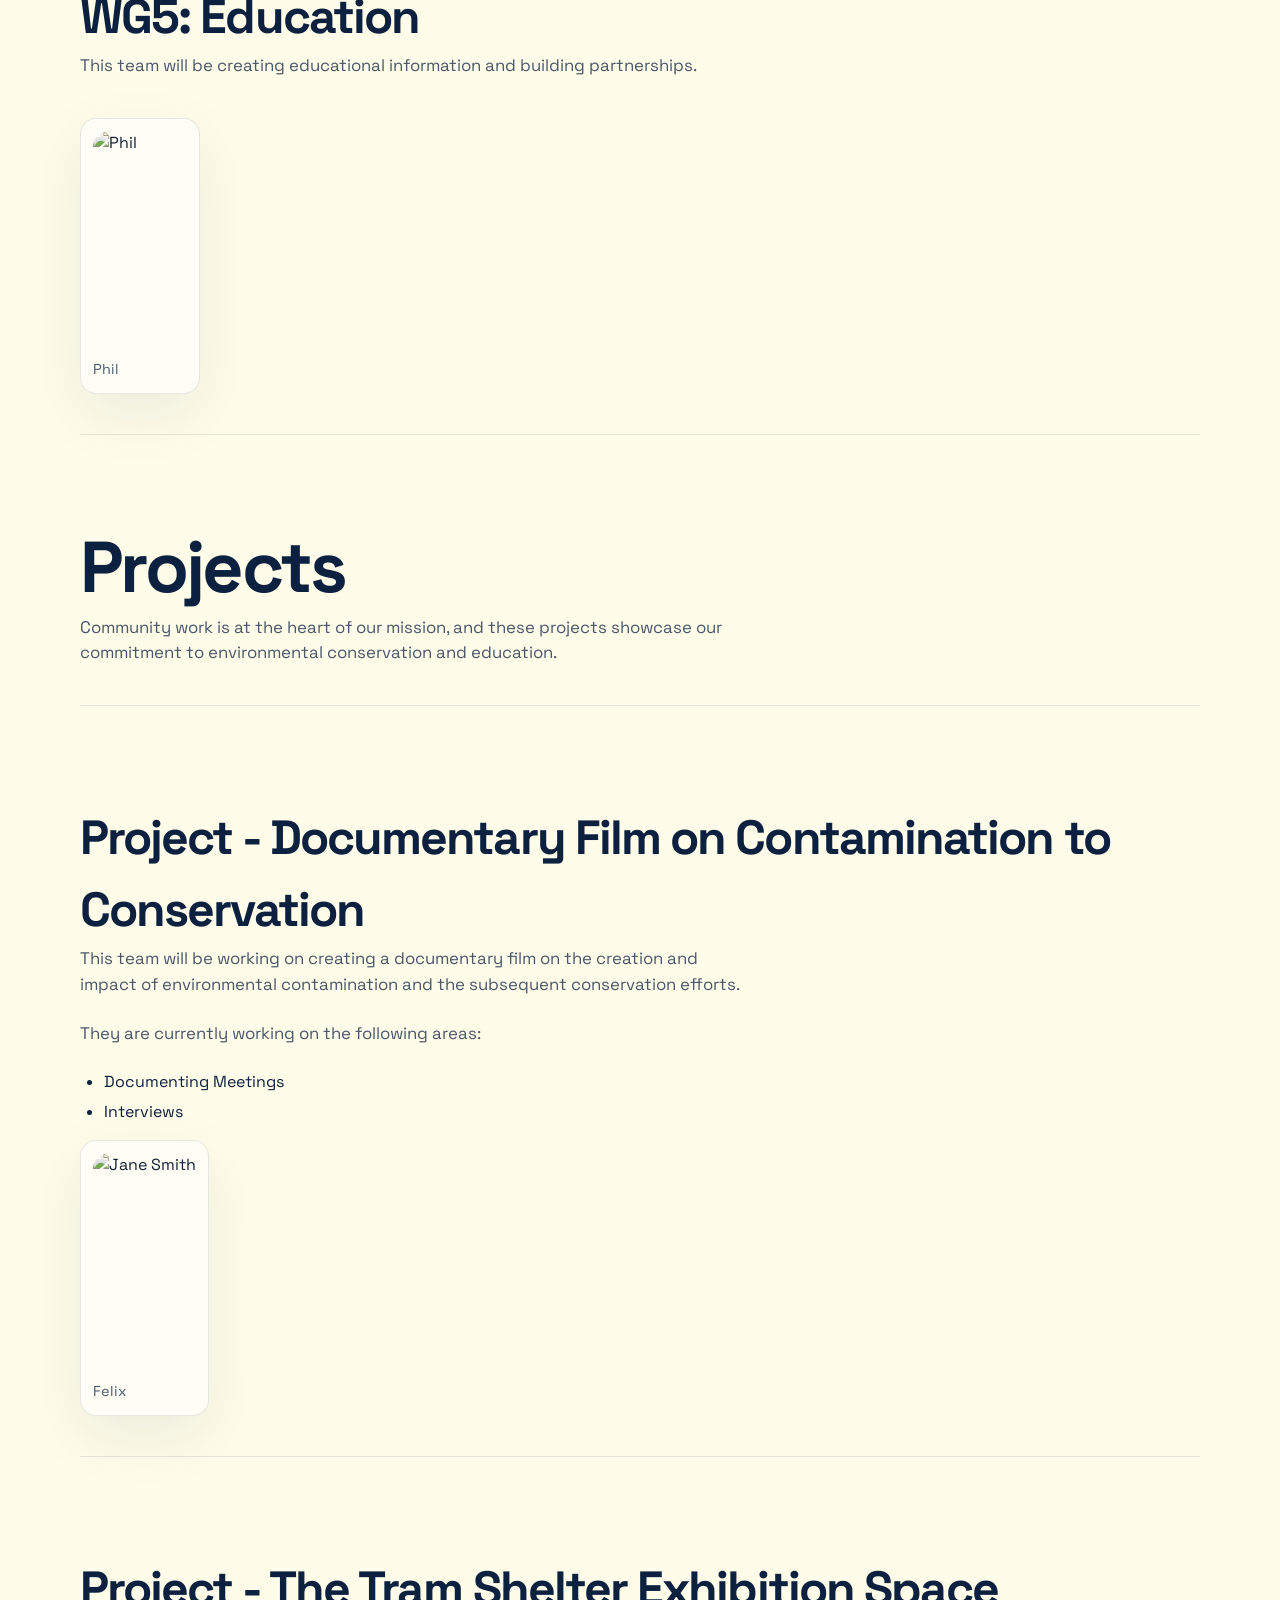
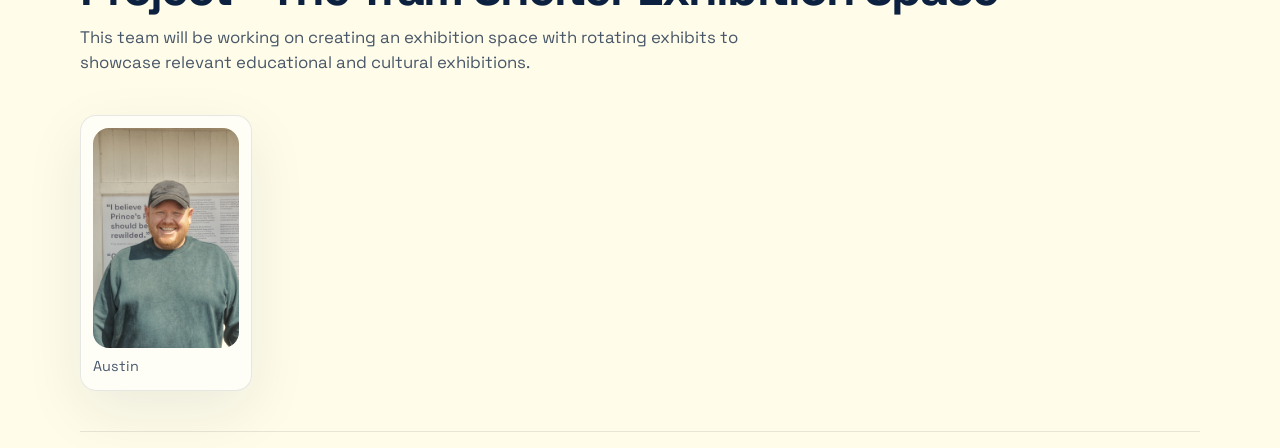
==== commit b7f1bf39: "about us page fixes" ====
--- a/about-us.html
+++ b/about-us.html
@@ -155,7 +155,7 @@
 
     <div class="member">
       <img src="images/nickwalm.JPG" alt="Nick Walmer">
-      <p>Nick Walme</p>
+      <p>Nick Walne</p>
     </div>
 
   </div>
--- a/style.css
+++ b/style.css
@@ -750,14 +750,26 @@
 }
 
 .member img {
-  width: 160px;
+  max-width: 160px;
   height: 220px;
   object-fit: cover;
-  border-radius: 10%;
+  border-radius: 16px;
   display: block;
   margin: 0 auto 0.5rem;
+  filter: sepia(30%);
+}
+
+.member img:hover {
+  transition: all 0.3s ease;
+  filter: sepia(0%);  
 }
 
 .member p {
   font-size: 0.9rem;
-}+}
+
+  @media (max-width: 800px) {
+  .members img{
+    max-width: 140px;
+    max-height: 200px;
+  }
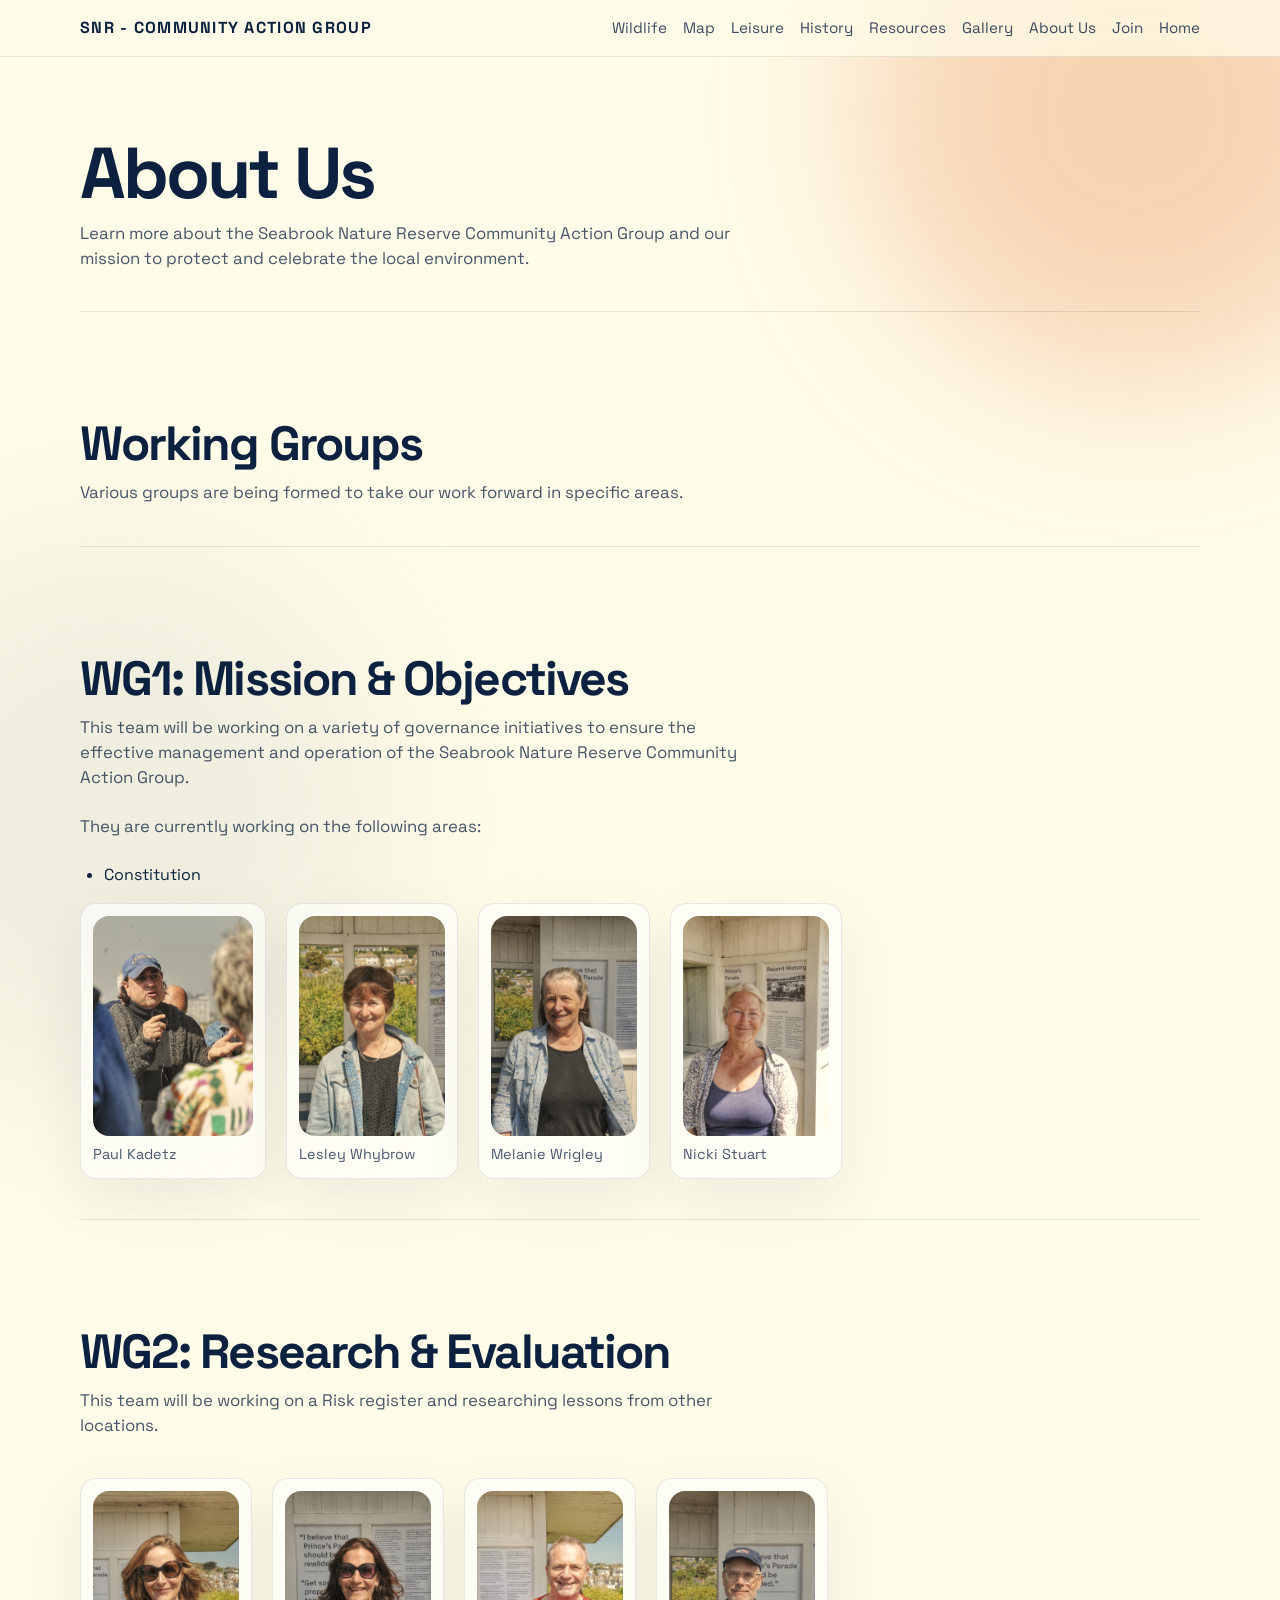
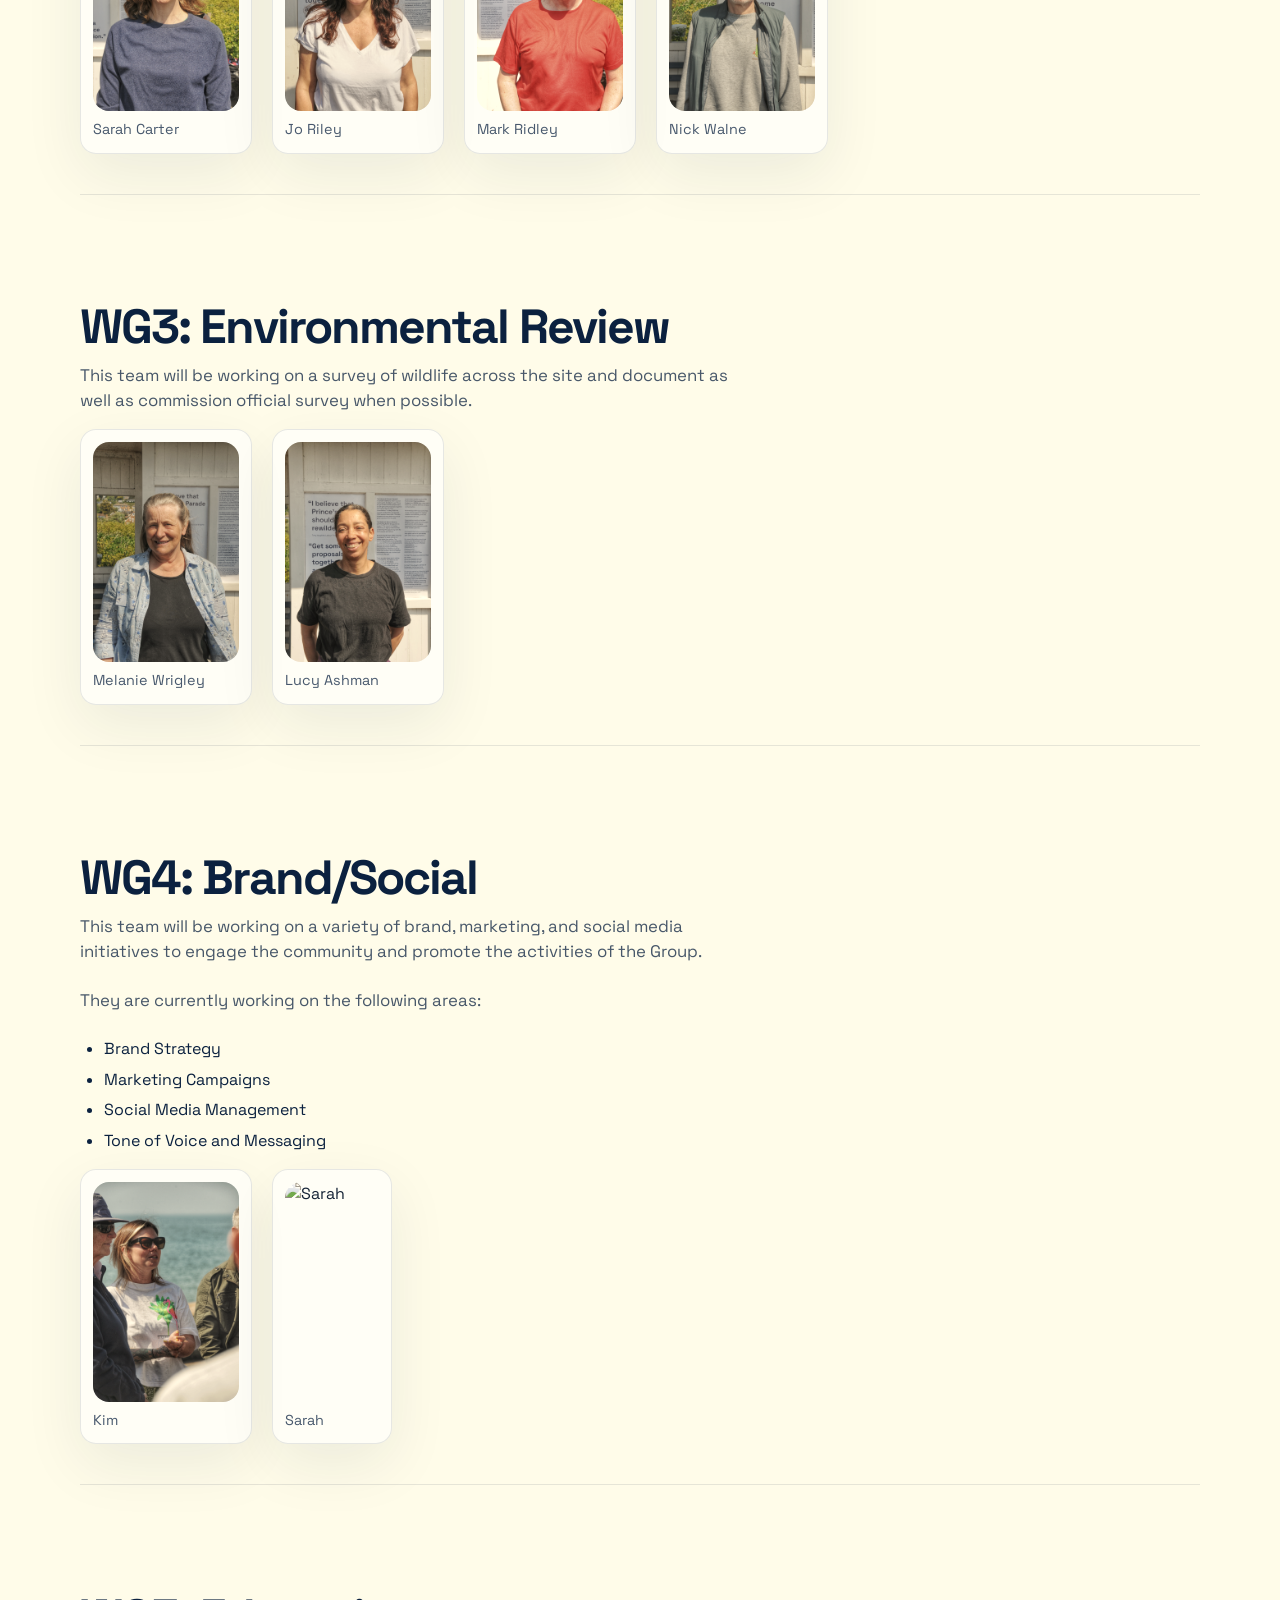
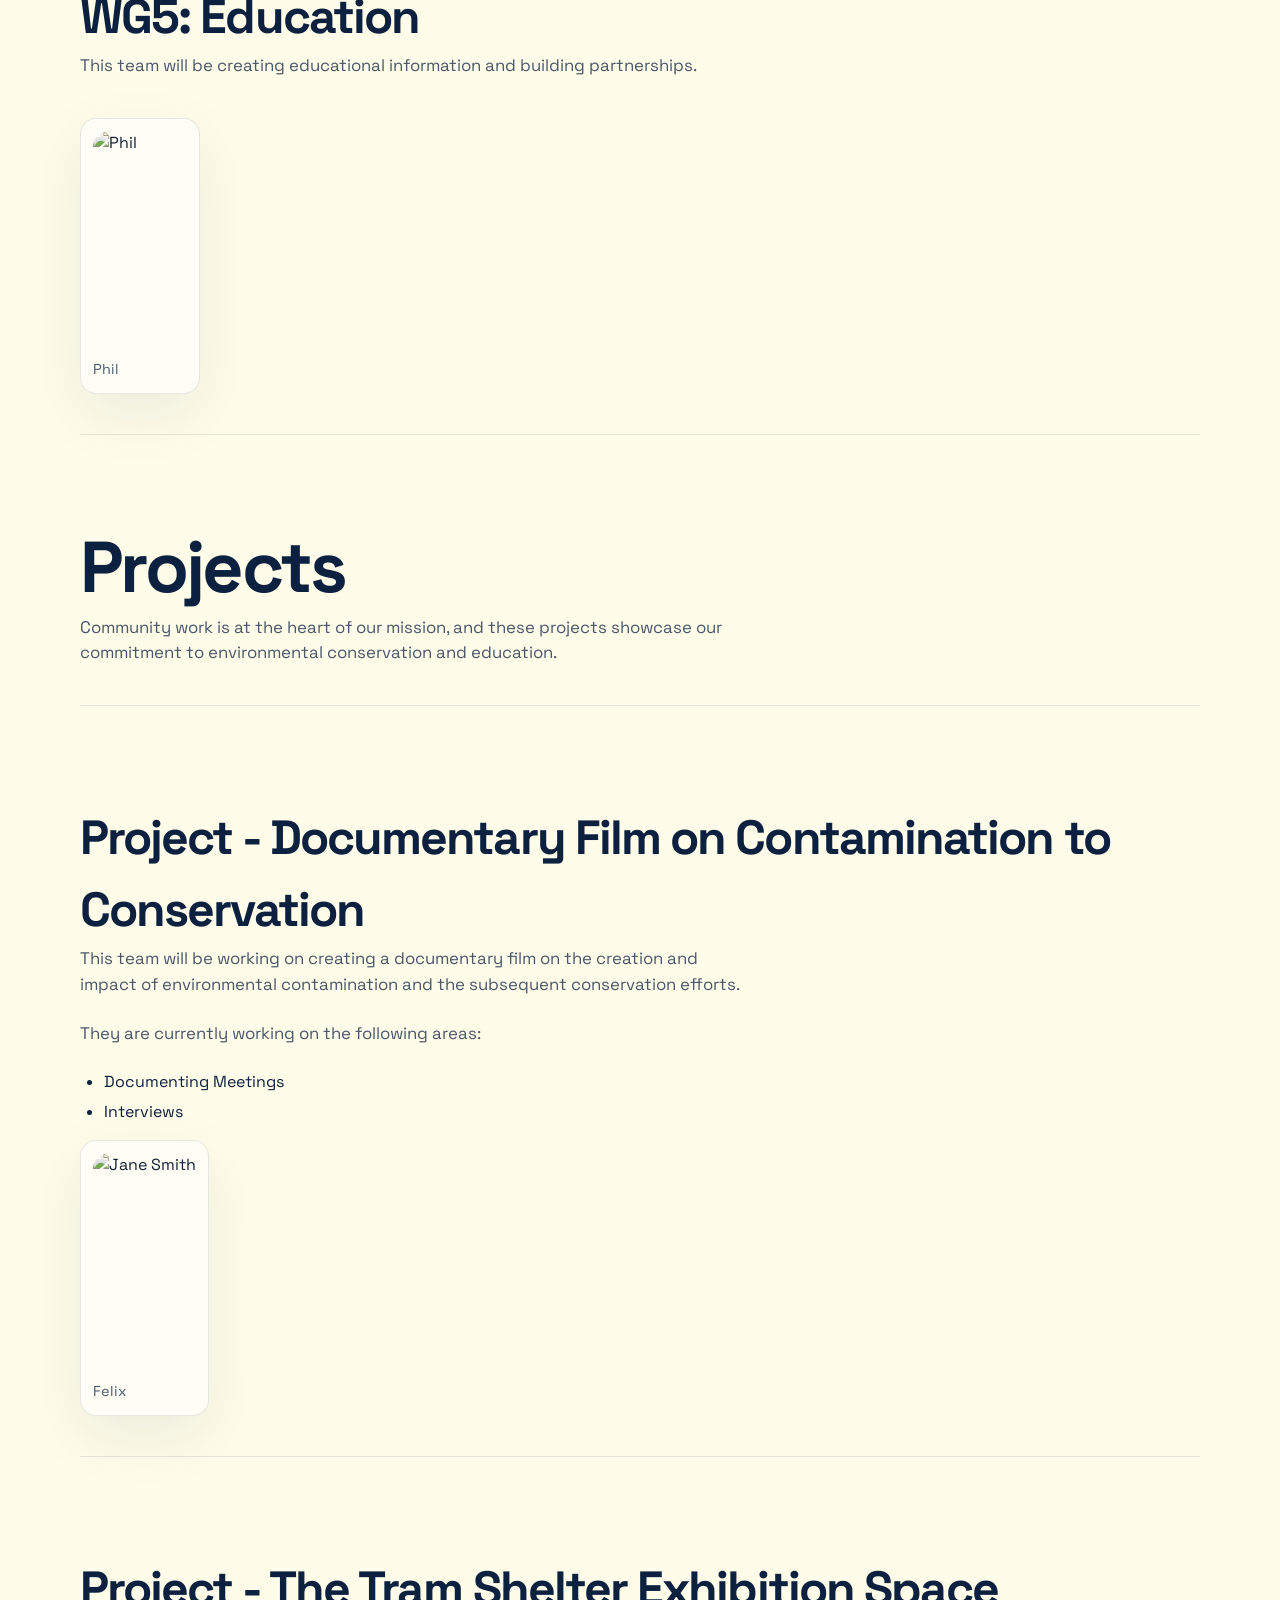
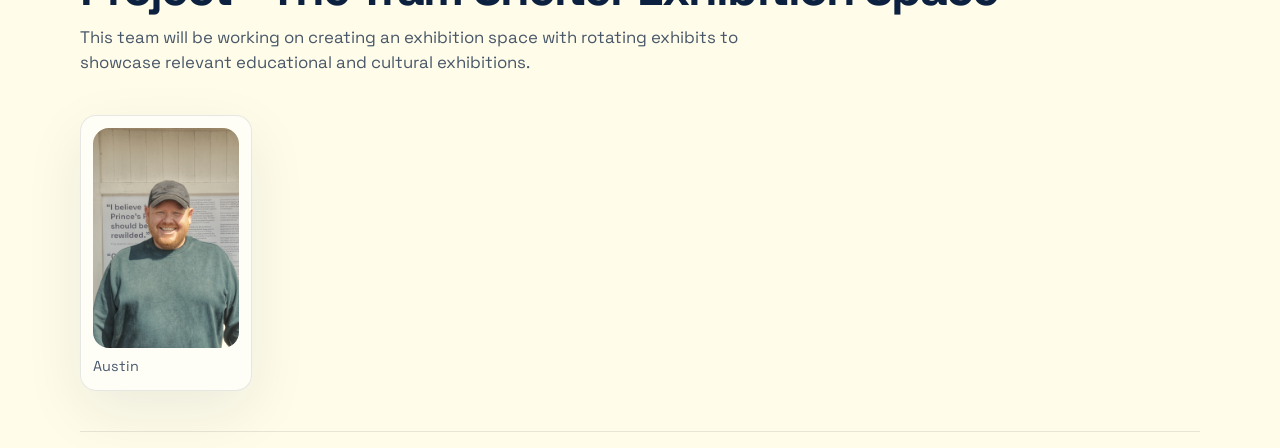
==== commit 1e0eae2c: "update June" ====
--- a/about-us.html
+++ b/about-us.html
@@ -74,6 +74,7 @@
         <a href="resources.html">Resources</a>
         <a href="gallery.html">Gallery</a>
         <a href="about-us.html">About Us</a>
+        <a href="join.html">Join</a>
         <a href="index.html">Home</a>
       </nav>
     </div>
--- a/style.css
+++ b/style.css
@@ -770,6 +770,7 @@
 
   @media (max-width: 800px) {
   .members img{
-    max-width: 140px;
-    max-height: 200px;
-  }+    max-width: 110px;
+    max-height: 170px;
+  }
+}
